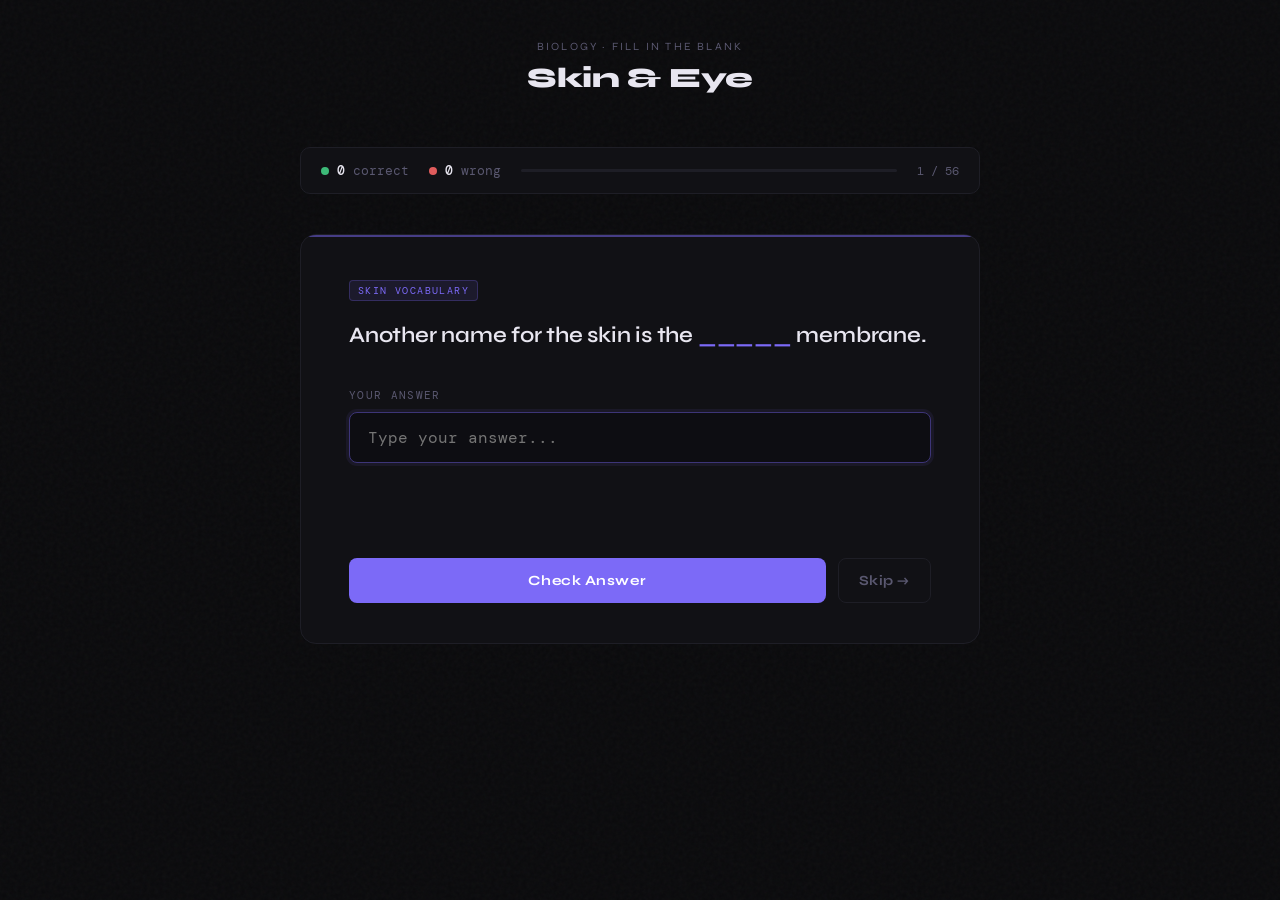
==== SkinandEye/index.html @ e1b26f8d "first commit" ====
<!DOCTYPE html>
<html lang="en">
<head>
<meta charset="UTF-8">
<meta name="viewport" content="width=device-width, initial-scale=1.0">
<title>Skin & Eye Study</title>
<link rel="stylesheet" href="../styles.css">
<link href="https://fonts.googleapis.com/css2?family=DM+Mono:wght@400;500&family=Syne:wght@400;600;700;800&display=swap" rel="stylesheet">
</head>
<body>
<div class="container">

  <header class="header">
    <p class="subtitle">Biology · Fill in the Blank</p>
    <div class="title">Skin & Eye</div>
  </header>

  <div class="scorebar">
    <div class="score-item">
      <span class="score-dot correct"></span>
      <span class="score-val" id="correct-count">0</span>
      <span class="score-label">correct</span>
    </div>
    <div class="score-item">
      <span class="score-dot wrong"></span>
      <span class="score-val" id="wrong-count">0</span>
      <span class="score-label">wrong</span>
    </div>
    <div class="progress-wrap">
      <div class="progress-fill" id="progress-fill" style="width:0%"></div>
    </div>
    <div class="q-counter" id="q-counter">1 / 1</div>
  </div>

  <div id="quiz-area">
    <div class="card" id="question-card">
      <div class="category-badge" id="category-badge"></div>
      <div class="question-text" id="question-display"></div>
      <div class="blank-label" id="blank-label">Your answer</div>
      <div id="inputs-area"></div>
      <div class="feedback" id="feedback">
        <span class="feedback-icon"></span>
        <span class="feedback-text"></span>
      </div>
      <div class="btn-row">
        <button class="btn btn-primary" id="submit-btn" onclick="checkAnswer()">Check Answer</button>
        <button class="btn btn-skip" onclick="nextQuestion()">Skip →</button>
      </div>
    </div>
  </div>

  <div class="complete" id="complete-screen">
    <div class="complete-icon">👁️</div>
    <h2>Study session complete!</h2>
    <p id="complete-sub"></p>
    <div class="final-stats">
      <div class="stat-big green"><span class="num" id="final-correct">0</span><span class="lbl">Correct</span></div>
      <div class="stat-big red"><span class="num" id="final-wrong">0</span><span class="lbl">Wrong</span></div>
      <div class="stat-big"><span class="num" id="final-pct" style="color:var(--accent)">0%</span><span class="lbl">Score</span></div>
    </div>
    <button class="btn btn-restart" onclick="restart()">Study Again</button>
  </div>

</div>

<div class="toast" id="fuzzy-toast">
  <span class="toast-icon">💡</span>
  <div class="toast-body">
    <div class="toast-title">Close enough — marked correct</div>
    <div class="toast-msg" id="toast-msg"></div>
  </div>
  <button class="toast-close" onclick="dismissToast()">✕</button>
</div>

<script>
const questions = [

  // ── SKIN VOCABULARY ─────────────────────────────────────────────────────────
  { cat: "Skin Vocabulary", question: "The pigment that gives skin its color is __________.", answer: "melanin" },
  { cat: "Skin Vocabulary", question: "__________ glands are located in the external ear and secrete a waxy material.", answer: "ceruminous" },
  { cat: "Skin Vocabulary", question: "Another name for the skin is the __________ membrane.", answer: "cutaneous" },
  { cat: "Skin Vocabulary", question: "Skin receptors sensitive to pain are called __________ receptors.", answer: "pain" },
  { cat: "Skin Vocabulary", question: "The body system that comprises the skin and its related structures is called the __________ system.", answer: "integumentary" },
  { cat: "Skin Vocabulary", question: "__________ glands secrete an oily substance into hair follicles.", answer: "sebaceous" },
  { cat: "Skin Vocabulary", question: "The epidermis is made up of __________ squamous epithelial cells.", answer: "stratified" },
  { cat: "Skin Vocabulary", question: "__________ fibers give skin its strength.", answer: "collagenous" },
  { cat: "Skin Vocabulary", question: "The outer layer of dead skin cells is called the stratum __________.", answer: "corneum" },
  { cat: "Skin Vocabulary", question: "The most numerous of all skin glands are __________ glands.", answer: "sweat" },
  { cat: "Skin Vocabulary", question: "The layer of skin cells directly above the dermis is the __________.", answer: "epidermis" },
  { cat: "Skin Vocabulary", question: "Skin receptors sensitive to touch are called __________ corpuscles.", answer: "ruffinis" },
  { cat: "Skin Vocabulary", question: "The fold of skin covering the root of the nail is called the __________.", answer: "cuticle" },

  // ── SKIN DISORDERS ──────────────────────────────────────────────────────────
  { cat: "Skin Disorders", question: "Acne results when pores become clogged and infected with __________, which produce pus causing pimples.", answer: "bacteria" },
  { cat: "Skin Disorders", question: "Avoiding __________ radiation reduces the risk of skin cancer.", answer: "uv" },
  { cat: "Skin Disorders", question: "__________ is the most common form of skin cancer, developing in epidermal cells that do not produce melanin.", answer: "carcinoma" },
  { cat: "Skin Disorders", question: "__________ is a skin cancer that occurs in pigment-producing epidermal cells and spreads quickly to other parts of the body.", answer: "melanoma" },
  { cat: "Skin Disorders", question: "Athlete's foot and ringworm are examples of __________ infections of the skin.", answer: "fungal" },
  { cat: "Skin Disorders", question: "__________ is a hereditary skin disorder that causes red, scaly skin and occurs when the immune system is low.", answer: "psoriasis" },

  // ── SKIN OVERVIEW ───────────────────────────────────────────────────────────
  { cat: "Skin Overview", question: "Skin is composed of the outer __________ and the lower dermis.", answer: "epidermis" },
  { cat: "Skin Overview", question: "The protective layer beneath the dermis is called the __________ layer.", answer: "subcutaneous" },
  { cat: "Skin Overview", question: "It takes about __________ days for all outer skin cells to be replaced.", answer: "27" },
  { cat: "Skin Overview", question: "Specialized cells called __________ within the epidermis produce a brownish pigment called melanin.", answer: "melanocytes" },
  { cat: "Skin Overview", question: "People of all races have about the same number of melanocytes but differ in the amount of __________ produced.", answer: "melanin" },
  { cat: "Skin Overview", question: "The dermis is composed mainly of __________ tissue, which gives skin its strength and elasticity.", answer: "connective" },
  { cat: "Skin Overview", question: "__________ of the skin occurs in the dermal layer.", answer: "wrinkling" },
  { cat: "Skin Overview", question: "Skin is the largest __________ of the vertebrate body.", answer: "organ" },
  { cat: "Skin Overview", question: "Skin composes about __________ percent of an adult's body weight.", answer: "15" },
  { cat: "Skin Overview", question: "Among the structures in the dermis are blood vessels, nerves, hair follicles, oil glands, and __________ glands.", answer: "sweat" },

  // ── EYE VOCABULARY ──────────────────────────────────────────────────────────
  { cat: "Eye Vocabulary", question: "The __________ is a hole through the iris that lets light enter the eye.", answer: "pupil" },
  { cat: "Eye Vocabulary", question: "The __________ is a very small area on the retina with the sharpest focus of incoming light.", answer: "fovea" },
  { cat: "Eye Vocabulary", question: "The __________ is an area of the retina that does not register incoming light.", answer: "blind spot" },
  { cat: "Eye Vocabulary", question: "The __________ is the colored part of the eye that regulates the amount of light entering.", answer: "iris" },
  { cat: "Eye Vocabulary", question: "The __________ is the middle layer of the eyeball with black pigment that prevents internal light reflection.", answer: "choroid" },
  { cat: "Eye Vocabulary", question: "The __________ body is the gel-like material filling the posterior section of the eyeball.", answer: "vitreous" },
  { cat: "Eye Vocabulary", question: "The __________ nerve carries visual nerve impulses from the eye to the brain.", answer: "optic" },
  { cat: "Eye Vocabulary", question: "__________ humor is the liquid filling the anterior section of the eyeball.", answer: "aqueous" },
  { cat: "Eye Vocabulary", question: "The __________ is a thin mucous membrane that lubricates and covers the cornea and eyelids.", answer: "conjunctiva" },
  { cat: "Eye Vocabulary", question: "The __________ is the outer protective layer of the eyeball.", answer: "sclera" },
  { cat: "Eye Vocabulary", question: "The __________ is the transparent front part of the sclera that helps focus incoming light.", answer: "cornea" },
  { cat: "Eye Vocabulary", question: "The __________ is the inner layer of the eye containing light-sensitive rods and cones.", answer: "retina" },
  { cat: "Eye Vocabulary", question: "__________ ligaments are the structures that hold the lens in place.", answer: "suspensory" },
  { cat: "Eye Vocabulary", question: "The __________ focuses light rays onto the retina.", answer: "lens" },
  { cat: "Eye Vocabulary", question: "__________ are retinal cells sensitive to low light but not color.", answer: "rods" },
  { cat: "Eye Vocabulary", question: "__________ are retinal cells responsible for color vision.", answer: "cones" },

  // ── EYE OVERVIEW ────────────────────────────────────────────────────────────
  { cat: "Eye Overview", question: "Light first passes through the __________, which begins to focus it onto the rear of the eye.", answer: "cornea" },
  { cat: "Eye Overview", question: "The lens is held in place by suspending ligaments attached to __________ muscles.", answer: "ciliary" },
  { cat: "Eye Overview", question: "Contraction of the ciliary muscles changes the __________ of the lens and the focal point.", answer: "shape" },
  { cat: "Eye Overview", question: "The iris controls the amount of light entering by reducing the size of the __________.", answer: "pupil" },
  { cat: "Eye Overview", question: "The retina contains about 3 million __________ that detect color.", answer: "cones" },
  { cat: "Eye Overview", question: "The retina contains about one billion __________ that detect light and dark.", answer: "rods" },
  { cat: "Eye Overview", question: "The central region of the retina where images are focused is called the __________.", answer: "fovea" },
  { cat: "Eye Overview", question: "The __________ nerve transmits visual impulses directly to the brain.", answer: "optic" },
  { cat: "Eye Overview", question: "People whose point of focus lies in front of the fovea are said to be __________ sighted.", answer: "near" },
  { cat: "Eye Overview", question: "People whose point of focus lies behind the fovea are said to be __________ sighted.", answer: "far" },
  { cat: "Eye Overview", question: "__________ lenses may be used to focus the image onto the fovea, correcting near- or farsightedness.", answer: "corrective" },

];

function shuffle(arr) {
  const a = [...arr];
  for (let i = a.length - 1; i > 0; i--) {
    const j = Math.floor(Math.random() * (i + 1));
    [a[i], a[j]] = [a[j], a[i]];
  }
  return a;
}

let deck = shuffle(questions);
let idx = 0;
let correctCount = 0;
let wrongCount = 0;
let answered = false;

function formatQuestion(q) {
  return q
    .replace(/\*{3,}/g, '<span style="color:var(--accent);font-weight:700">_____</span>')
    .replace(/_{8,}/g, '<span style="color:var(--accent);font-weight:700">_____</span>');
}

function loadQuestion() {
  answered = false;
  const q = deck[idx];
  const answers = q.answer.split(',');
  const isMulti = answers.length > 1;

  document.getElementById('category-badge').textContent = q.cat;
  document.getElementById('question-display').innerHTML = formatQuestion(q.question);
  document.getElementById('q-counter').textContent = `${idx + 1} / ${deck.length}`;

  const label = document.getElementById('blank-label');
  label.textContent = isMulti ? `Fill in all ${answers.length} blanks` : 'Your answer';

  const area = document.getElementById('inputs-area');
  area.innerHTML = '';

  answers.forEach((ans, i) => {
    const wrap = document.createElement('div');
    wrap.className = 'input-wrap';

    const input = document.createElement('input');
    input.type = 'text';
    input.className = 'blank-input';
    input.id = `blank-${i}`;
    input.placeholder = isMulti ? `Blank ${i + 1}` : 'Type your answer...';
    input.autocomplete = 'off';
    input.autocorrect = 'off';
    input.spellcheck = false;

    const reveal = document.createElement('div');
    reveal.className = 'correct-answer-reveal';
    reveal.id = `reveal-${i}`;
    reveal.textContent = `✓ ${ans.split('/')[0]}`;

    wrap.appendChild(input);
    wrap.appendChild(reveal);
    area.appendChild(wrap);
  });

  const card = document.getElementById('question-card');
  card.className = 'card';

  const feedback = document.getElementById('feedback');
  feedback.className = 'feedback';
  feedback.querySelector('.feedback-icon').textContent = '';
  feedback.querySelector('.feedback-text').textContent = '';

  const btn = document.getElementById('submit-btn');
  btn.textContent = 'Check Answer';
  btn.disabled = false;

  setTimeout(() => {
    const first = document.getElementById('blank-0');
    if (first) { first.focus(); first.select(); }
  }, 50);

  updateProgress();
}

function normalize(s) {
  return s.trim().toLowerCase().replace(/[^a-z0-9\s]/g, '').replace(/\s+/g, ' ');
}

function levenshtein(a, b) {
  const m = a.length, n = b.length;
  const dp = Array.from({length: m+1}, (_, i) => [i]);
  for (let j = 0; j <= n; j++) dp[0][j] = j;
  for (let i = 1; i <= m; i++)
    for (let j = 1; j <= n; j++)
      dp[i][j] = a[i-1] === b[j-1] ? dp[i-1][j-1]
        : 1 + Math.min(dp[i-1][j], dp[i][j-1], dp[i-1][j-1]);
  return dp[m][n];
}

function isFuzzyMatch(userVal, validOptions) {
  const u = normalize(userVal);
  for (const opt of validOptions) {
    const o = normalize(opt);
    if (u === o) return false;
    const maxLen = Math.max(u.length, o.length);
    if (maxLen === 0) continue;
    const dist = levenshtein(u, o);
    const threshold = maxLen <= 6 ? 1 : maxLen <= 10 ? 2 : 3;
    if (dist <= threshold) return true;
  }
  return false;
}

let toastTimer = null;

function showToast(msg) {
  clearTimeout(toastTimer);
  document.getElementById('toast-msg').innerHTML = msg;
  document.getElementById('fuzzy-toast').classList.add('show');
  toastTimer = setTimeout(() => dismissToast(), 4000);
}

function dismissToast() {
  document.getElementById('fuzzy-toast').classList.remove('show');
}

function getPermutations(arr) {
  if (arr.length <= 1) return [arr];
  const result = [];
  for (let i = 0; i < arr.length; i++) {
    const rest = [...arr.slice(0, i), ...arr.slice(i + 1)];
    for (const perm of getPermutations(rest)) result.push([arr[i], ...perm]);
  }
  return result;
}

function checkAnswer() {
  if (answered) { nextQuestion(); return; }

  const q = deck[idx];
  const answers = q.answer.split(',');
  const userVals = answers.map((_, i) => document.getElementById(`blank-${i}`).value);

  let allCorrect = true;
  let fuzzyMessages = [];

  let swapped = false;
  if (answers.length > 1) {
    const permutations = getPermutations(userVals);
    for (const perm of permutations) {
      if (perm.join('|') === userVals.join('|')) continue;
      const allMatch = perm.every((val, i) => {
        const opts = answers[i].split('/');
        return opts.map(o => normalize(o)).includes(normalize(val)) || isFuzzyMatch(val, opts);
      });
      if (allMatch) { swapped = true; break; }
    }
  }

  answers.forEach((ans, i) => {
    const input = document.getElementById(`blank-${i}`);
    const reveal = document.getElementById(`reveal-${i}`);
    const actualUserVal = userVals[i];

    const validOptions = ans.split('/');
    const validNorm = validOptions.map(o => normalize(o));
    const isExact = validNorm.includes(normalize(actualUserVal));
    const isFuzzy = !isExact && isFuzzyMatch(actualUserVal, validOptions);
    const isRight = isExact || isFuzzy || swapped;

    if (isFuzzy) {
      fuzzyMessages.push(`You wrote <strong>"${actualUserVal}"</strong> — the answer is <strong>"${validOptions[0]}"</strong>`);
    }

    input.disabled = true;
    input.className = 'blank-input ' + (isRight ? 'correct' : 'wrong');

    if (!isRight) {
      allCorrect = false;
      reveal.className = 'correct-answer-reveal show';
    }
  });

  if (swapped && answers.length > 1) {
    const correctList = answers.map(a => `<strong>"${a.split('/')[0]}"</strong>`).join(' and ');
    fuzzyMessages = [`Your answers were in the wrong order — the correct order is ${correctList}`];
  }

  const card = document.getElementById('question-card');
  const feedback = document.getElementById('feedback');

  if (allCorrect) {
    correctCount++;
    card.className = 'card correct-state pop';
    feedback.className = 'feedback correct show';
    feedback.querySelector('.feedback-icon').textContent = '✓';
    feedback.querySelector('.feedback-text').textContent = fuzzyMessages.length > 0 ? 'Close enough — marked correct!' : 'Correct!';
    card.addEventListener('animationend', () => card.classList.remove('pop'), {once: true});
    if (fuzzyMessages.length > 0) showToast(fuzzyMessages.join('<br>'));
    setTimeout(() => nextQuestion(), fuzzyMessages.length > 0 ? 1400 : 900);
  } else {
    wrongCount++;
    card.className = 'card wrong-state shake';
    feedback.className = 'feedback wrong show';
    feedback.querySelector('.feedback-icon').textContent = '✗';
    feedback.querySelector('.feedback-text').textContent = 'Not quite — check the correct answer above.';
    card.addEventListener('animationend', () => {
      card.classList.remove('shake');
      card.classList.add('wrong-state');
    }, {once: true});
  }

  document.getElementById('correct-count').textContent = correctCount;
  document.getElementById('wrong-count').textContent = wrongCount;

  answered = true;
  document.getElementById('submit-btn').textContent = idx < deck.length - 1 ? 'Next Question →' : 'See Results →';
}

function nextQuestion() {
  idx++;
  if (idx >= deck.length) { showComplete(); return; }
  loadQuestion();
}

function updateProgress() {
  document.getElementById('progress-fill').style.width = (idx / deck.length * 100) + '%';
}

function showComplete() {
  document.getElementById('quiz-area').style.display = 'none';
  document.getElementById('complete-screen').classList.add('show');
  document.getElementById('complete-sub').textContent = `You've gone through all ${deck.length} questions.`;
  document.getElementById('final-correct').textContent = correctCount;
  document.getElementById('final-wrong').textContent = wrongCount;
  const total = correctCount + wrongCount;
  document.getElementById('final-pct').textContent = total > 0 ? Math.round(correctCount / total * 100) + '%' : '0%';
  document.getElementById('progress-fill').style.width = '100%';
}

function restart() {
  deck = shuffle(questions);
  idx = 0; correctCount = 0; wrongCount = 0; answered = false;
  document.getElementById('correct-count').textContent = 0;
  document.getElementById('wrong-count').textContent = 0;
  document.getElementById('complete-screen').classList.remove('show');
  document.getElementById('quiz-area').style.display = 'block';
  loadQuestion();
}

document.addEventListener('keydown', (e) => {
  if (e.key !== 'Enter') return;
  if (!answered) checkAnswer();
  else nextQuestion();
});

loadQuestion();
</script>
</body>
</html>
---- styles.css ----
*, *::before, *::after { box-sizing: border-box; margin: 0; padding: 0; }

  :root {
    --bg: #0a0a0c;
    --surface: #111115;
    --border: #1e1e26;
    --text: #e8e6f0;
    --muted: #5a5870;
    --accent: #7c6af7;
    --accent-dim: #3d3578;
    --correct: #3dba78;
    --correct-dim: #1a4a34;
    --wrong: #e05c5c;
    --wrong-dim: #4a1a1a;
  }

  html, body { height: 100%; background: var(--bg); color: var(--text); font-family: 'Syne', sans-serif; }

  body {
    display: flex;
    flex-direction: column;
    align-items: center;
    justify-content: flex-start;
    min-height: 100vh;
    padding: 40px 20px 80px;
  }

  body::before {
    content: '';
    position: fixed;
    inset: 0;
    background-image: url("data:image/svg+xml,%3Csvg viewBox='0 0 256 256' xmlns='http://www.w3.org/2000/svg'%3E%3Cfilter id='noise'%3E%3CfeTurbulence type='fractalNoise' baseFrequency='0.9' numOctaves='4' stitchTiles='stitch'/%3E%3C/filter%3E%3Crect width='100%25' height='100%25' filter='url(%23noise)' opacity='0.035'/%3E%3C/svg%3E");
    pointer-events: none;
    z-index: 0;
  }

  .container { position: relative; z-index: 1; width: 100%; max-width: 680px; }

  .header { text-align: center; margin-bottom: 52px; }
  .header .subtitle { font-size: 11px; letter-spacing: .2em; text-transform: uppercase; color: var(--muted); margin-bottom: 8px; }
  .header .title { font-size: 28px; font-weight: 800; color: var(--text); letter-spacing: -0.02em; }

  .category-badge {
    display: inline-block;
    font-family: 'DM Mono', monospace;
    font-size: 10px;
    letter-spacing: 0.14em;
    text-transform: uppercase;
    color: var(--accent);
    background: rgba(124,106,247,0.1);
    border: 1px solid rgba(124,106,247,0.25);
    border-radius: 4px;
    padding: 3px 8px;
    margin-bottom: 18px;
  }

  .scorebar {
    display: flex;
    align-items: center;
    gap: 20px;
    margin-bottom: 40px;
    padding: 14px 20px;
    background: var(--surface);
    border: 1px solid var(--border);
    border-radius: 10px;
  }

  .score-item { display: flex; align-items: center; gap: 8px; font-family: 'DM Mono', monospace; font-size: 13px; }
  .score-dot { width: 8px; height: 8px; border-radius: 50%; }
  .score-dot.correct { background: var(--correct); }
  .score-dot.wrong { background: var(--wrong); }
  .score-val { color: var(--text); font-weight: 500; }
  .score-label { color: var(--muted); }

  .progress-wrap { flex: 1; height: 3px; background: var(--border); border-radius: 99px; overflow: hidden; }
  .progress-fill { height: 100%; background: var(--accent); border-radius: 99px; transition: width 0.4s ease; }
  .q-counter { font-family: 'DM Mono', monospace; font-size: 12px; color: var(--muted); white-space: nowrap; }

  .card {
    background: var(--surface);
    border: 1px solid var(--border);
    border-radius: 16px;
    padding: 44px 48px 40px;
    margin-bottom: 20px;
    position: relative;
    overflow: hidden;
    transition: border-color 0.3s;
  }

  .card::after {
    content: '';
    position: absolute;
    top: 0; left: 0; right: 0;
    height: 2px;
    background: var(--accent);
    opacity: 0.5;
    border-radius: 16px 16px 0 0;
  }

  .card.correct-state { border-color: var(--correct); }
  .card.correct-state::after { background: var(--correct); opacity: 1; }
  .card.wrong-state { border-color: var(--wrong); }
  .card.wrong-state::after { background: var(--wrong); opacity: 1; }

  .card-link {
    text-decoration: none;
    color: inherit;
    display: block;
    transition: all 0.3s ease;
  }

  .card-link:hover .card {
    border-color: var(--accent);
    background: rgba(124, 106, 247, 0.05);
  }

  .card-link .card h2 {
    font-size: 24px;
    font-weight: 700;
    color: var(--text);
    margin-bottom: 12px;
  }

  .card-link .card p {
    color: var(--muted);
    font-size: 15px;
    line-height: 1.6;
  }


  .question-text {
    font-size: 22px;
    font-weight: 600;
    line-height: 1.5;
    color: var(--text);
    margin-bottom: 36px;
    letter-spacing: -0.01em;
  }

  .blank-label {
    font-family: 'DM Mono', monospace;
    font-size: 11px;
    letter-spacing: 0.12em;
    text-transform: uppercase;
    color: var(--muted);
    margin-bottom: 10px;
  }

  .input-wrap { position: relative; margin-bottom: 12px; }

  .blank-input {
    width: 100%;
    background: var(--bg);
    border: 1px solid var(--border);
    border-radius: 8px;
    padding: 14px 18px;
    font-family: 'DM Mono', monospace;
    font-size: 16px;
    color: var(--text);
    outline: none;
    transition: border-color 0.2s, background 0.2s;
    caret-color: var(--accent);
  }

  .blank-input:focus {
    border-color: var(--accent-dim);
    background: #0d0d12;
    box-shadow: 0 0 0 3px rgba(124,106,247,0.08);
  }

  .blank-input.correct { border-color: var(--correct); background: var(--correct-dim); color: var(--correct); }
  .blank-input.wrong   { border-color: var(--wrong);   background: var(--wrong-dim);   color: var(--wrong); }
  .blank-input:disabled { cursor: default; }

  .correct-answer-reveal {
    font-family: 'DM Mono', monospace;
    font-size: 13px;
    color: var(--correct);
    margin-top: 6px;
    padding-left: 4px;
    opacity: 0;
    transform: translateY(-4px);
    transition: opacity 0.3s, transform 0.3s;
  }
  .correct-answer-reveal.show { opacity: 1; transform: translateY(0); }

  .feedback {
    display: flex;
    align-items: center;
    gap: 10px;
    padding: 12px 18px;
    border-radius: 8px;
    font-size: 14px;
    font-weight: 600;
    margin-top: 20px;
    opacity: 0;
    transform: translateY(4px);
    transition: opacity 0.25s, transform 0.25s;
  }
  .feedback.show { opacity: 1; transform: translateY(0); }
  .feedback.correct { background: var(--correct-dim); color: var(--correct); border: 1px solid rgba(61,186,120,0.25); }
  .feedback.wrong   { background: var(--wrong-dim);   color: var(--wrong);   border: 1px solid rgba(224,92,92,0.25); }
  .feedback-icon { font-size: 16px; }

  .btn-row { display: flex; gap: 12px; margin-top: 28px; }

  .btn {
    padding: 13px 28px;
    border-radius: 8px;
    font-family: 'Syne', sans-serif;
    font-size: 14px;
    font-weight: 700;
    letter-spacing: 0.04em;
    cursor: pointer;
    border: none;
    transition: background 0.2s, transform 0.1s, opacity 0.2s;
  }
  .btn:active { transform: scale(0.97); }

  .btn-primary { background: var(--accent); color: #fff; flex: 1; }
  .btn-primary:hover { background: #6c59e8; }
  .btn-primary:disabled { opacity: 0.4; cursor: not-allowed; transform: none; }

  .btn-skip { background: transparent; color: var(--muted); border: 1px solid var(--border); padding: 13px 20px; }
  .btn-skip:hover { color: var(--text); border-color: var(--muted); }

  .complete {
    text-align: center;
    padding: 60px 40px;
    background: var(--surface);
    border: 1px solid var(--border);
    border-radius: 16px;
    display: none;
  }
  .complete.show { display: block; }
  .complete-icon { font-size: 48px; margin-bottom: 20px; }
  .complete h2 { font-size: 32px; font-weight: 800; margin-bottom: 10px; }
  .complete p { color: var(--muted); font-size: 15px; margin-bottom: 32px; }

  .final-stats { display: flex; justify-content: center; gap: 40px; margin-bottom: 36px; }
  .stat-big { text-align: center; }
  .stat-big .num { font-family: 'DM Mono', monospace; font-size: 40px; font-weight: 500; display: block; }
  .stat-big .lbl { font-size: 12px; letter-spacing: 0.1em; text-transform: uppercase; color: var(--muted); }
  .stat-big.green .num { color: var(--correct); }
  .stat-big.red .num { color: var(--wrong); }

  .btn-restart { background: var(--accent); color: #fff; padding: 14px 36px; font-size: 15px; }
  .btn-restart:hover { background: #6c59e8; }

  .toast {
    position: fixed;
    bottom: 32px;
    left: 50%;
    transform: translateX(-50%) translateY(20px);
    background: #1e1a3a;
    border: 1px solid var(--accent);
    border-radius: 12px;
    padding: 16px 22px;
    max-width: 420px;
    width: calc(100% - 40px);
    display: flex;
    gap: 14px;
    align-items: flex-start;
    opacity: 0;
    pointer-events: none;
    transition: opacity 0.3s ease, transform 0.3s ease;
    z-index: 100;
    box-shadow: 0 8px 32px rgba(0,0,0,0.5);
  }
  .toast.show { opacity: 1; transform: translateX(-50%) translateY(0); pointer-events: auto; }
  .toast-icon { font-size: 20px; flex-shrink: 0; margin-top: 1px; }
  .toast-body { flex: 1; }
  .toast-title { font-size: 13px; font-weight: 700; color: #a89cf7; letter-spacing: 0.06em; text-transform: uppercase; margin-bottom: 4px; }
  .toast-msg { font-family: 'DM Mono', monospace; font-size: 13px; color: var(--muted); line-height: 1.5; }
  .toast-msg strong { color: var(--text); font-weight: 500; }
  .toast-close { background: none; border: none; color: var(--muted); cursor: pointer; font-size: 16px; padding: 0; line-height: 1; flex-shrink: 0; }
  .toast-close:hover { color: var(--text); }

  @keyframes shake {
    0%,100% { transform: translateX(0); }
    20% { transform: translateX(-6px); }
    40% { transform: translateX(6px); }
    60% { transform: translateX(-4px); }
    80% { transform: translateX(4px); }
  }
  .shake { animation: shake 0.35s ease; }

  @keyframes pop {
    0% { transform: scale(1); }
    50% { transform: scale(1.03); }
    100% { transform: scale(1); }
  }
  .pop { animation: pop 0.25s ease; }
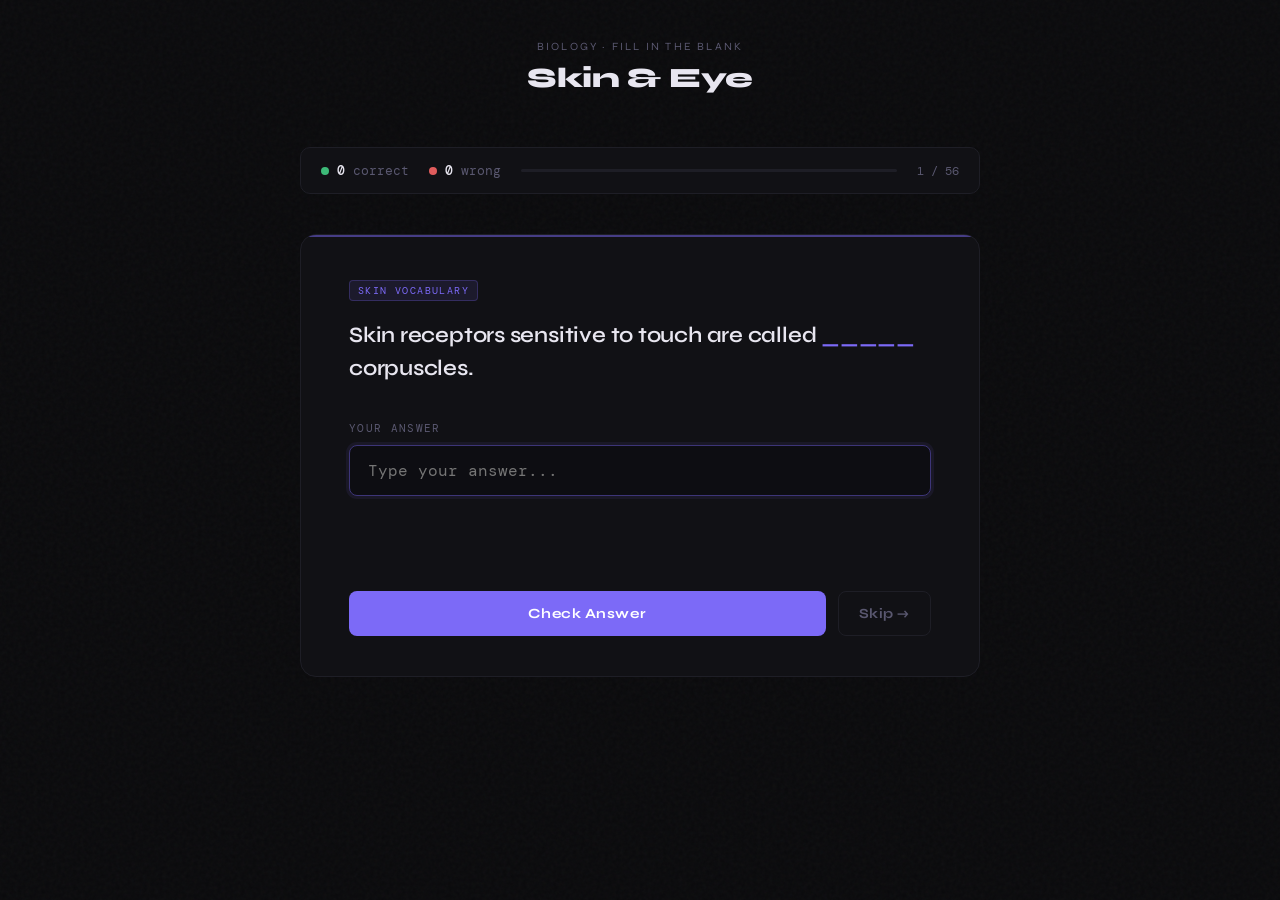
==== commit 1c05af28: "Install Vercel Web Analytics ## Vercel Web Analytics Installation  Successfully installed and config" ====
--- a/SkinandEye/index.html
+++ b/SkinandEye/index.html
@@ -6,6 +6,7 @@
 <title>Skin & Eye Study</title>
 <link rel="stylesheet" href="../styles.css">
 <link href="https://fonts.googleapis.com/css2?family=DM+Mono:wght@400;500&family=Syne:wght@400;600;700;800&display=swap" rel="stylesheet">
+<script defer src="https://cdn.vercel-insights.com/v1/script.js"></script>
 </head>
 <body>
 <div class="container">
